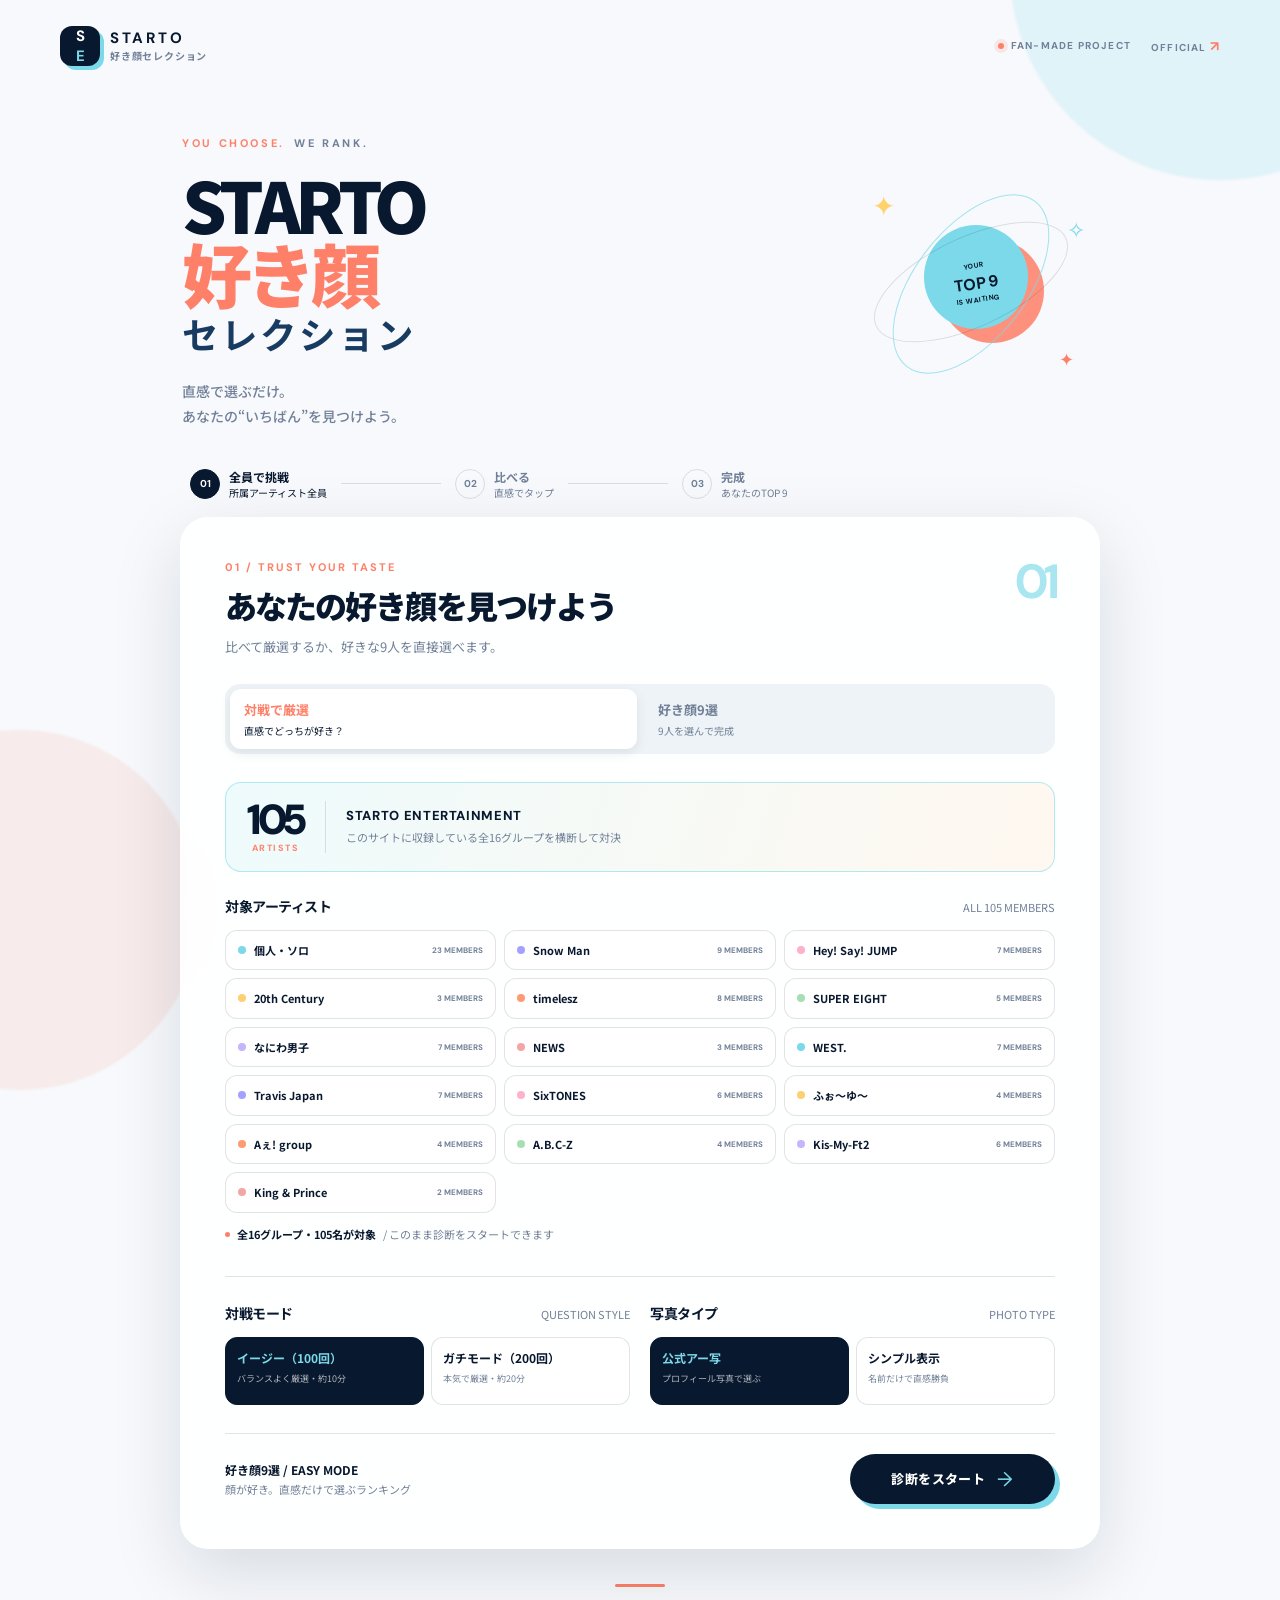
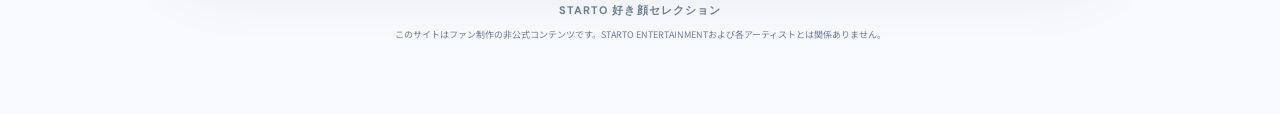
==== index.html @ e4ec57c2 "Remove gaps between artist photos and names" ====
<!doctype html>
<html lang="ja">
<head>
  <meta charset="UTF-8" />
  <meta name="viewport" content="width=device-width, initial-scale=1.0" />
  <meta name="theme-color" content="#08182e" />
  <meta name="description" content="STARTO ENTERTAINMENTのメンバーから、あなたの好き顔を見つけるファン制作の診断アプリ。" />
  <title>STARTO 好き顔セレクション</title>
  <link rel="preconnect" href="https://fonts.googleapis.com" />
  <link rel="preconnect" href="https://fonts.gstatic.com" crossorigin />
  <link href="https://fonts.googleapis.com/css2?family=DM+Sans:wght@400;500;600;700&family=Noto+Sans+JP:wght@400;500;600;700;800;900&display=swap" rel="stylesheet" />
  <link rel="stylesheet" href="styles.css?v=7" />
</head>
<body>
  <div class="site-noise" aria-hidden="true"></div>
  <div class="orb orb-a" aria-hidden="true"></div>
  <div class="orb orb-b" aria-hidden="true"></div>

  <header class="topbar">
    <a class="brand" href="#top" aria-label="STARTO 好き顔セレクション トップへ">
      <span class="brand-mark">S<span>E</span></span>
      <span class="brand-copy"><b>STARTO</b><small>好き顔セレクション</small></span>
    </a>
    <div class="topbar-right">
      <span class="fan-made"><i></i> FAN-MADE PROJECT</span>
      <a class="official-link" href="https://starto.jp/" target="_blank" rel="noreferrer">OFFICIAL <span>↗</span></a>
    </div>
  </header>

  <main id="top" class="app-shell">
    <section class="hero">
      <div class="hero-copy">
        <p class="eyebrow"><span>YOU CHOOSE.</span> WE RANK.</p>
        <h1>STARTO<br /><em>好き顔</em><strong>セレクション</strong></h1>
        <p class="hero-description">直感で選ぶだけ。<br />あなたの“いちばん”を見つけよう。</p>
      </div>
      <div class="hero-art" aria-hidden="true">
        <div class="orbit orbit-1"></div><div class="orbit orbit-2"></div>
        <span class="star star-1">✦</span><span class="star star-2">✧</span><span class="star star-3">✦</span>
        <div class="hero-stamp"><span>YOUR</span><b>TOP 9</b><span>IS WAITING</span></div>
      </div>
    </section>

    <section class="steps" aria-label="診断の流れ">
      <div class="step is-active"><span class="step-num">01</span><div><b>全員で挑戦</b><small>所属アーティスト全員</small></div></div>
      <span class="step-line"></span>
      <div class="step"><span class="step-num">02</span><div><b>比べる</b><small>直感でタップ</small></div></div>
      <span class="step-line"></span>
      <div class="step"><span class="step-num">03</span><div><b>完成</b><small>あなたのTOP 9</small></div></div>
    </section>

    <div id="app" class="content-card"></div>

    <footer class="footer">
      <div class="footer-rule"></div>
      <p>STARTO 好き顔セレクション</p>
      <small>このサイトはファン制作の非公式コンテンツです。STARTO ENTERTAINMENTおよび各アーティストとは関係ありません。</small>
    </footer>
  </main>

  <div id="toast" class="toast" role="status" aria-live="polite"></div>
  <script src="app.js?v=5"></script>
</body>
</html>
---- styles.css ----
:root {
  --ink: #08182e;
  --ink-2: #0f2745;
  --ink-3: #183b61;
  --sky: #7bd9e9;
  --sky-soft: #e6f9fc;
  --coral: #ff8068;
  --yellow: #ffd36a;
  --paper: #f7f9fc;
  --white: #ffffff;
  --muted: #718098;
  --line: rgba(8, 24, 46, .12);
  --shadow: 0 24px 70px rgba(8, 24, 46, .13);
  --radius-xl: 28px;
  --radius-lg: 20px;
  --radius-md: 14px;
}

* { box-sizing: border-box; margin: 0; padding: 0; }
html { scroll-behavior: smooth; }
body {
  min-width: 320px;
  min-height: 100vh;
  color: var(--ink);
  background: var(--paper);
  font-family: "Noto Sans JP", -apple-system, BlinkMacSystemFont, "Hiragino Kaku Gothic ProN", Meiryo, sans-serif;
  line-height: 1.5;
  overflow-x: hidden;
}
button, a { -webkit-tap-highlight-color: transparent; }
button { font: inherit; border: 0; cursor: pointer; }
a { color: inherit; text-decoration: none; }
.site-noise {
  position: fixed; inset: 0; pointer-events: none; opacity: .25; z-index: -1;
  background-image: radial-gradient(rgba(8,24,46,.06) .65px, transparent .65px);
  background-size: 8px 8px;
}
.orb { position: fixed; pointer-events: none; border-radius: 999px; filter: blur(1px); z-index: -1; }
.orb-a { width: 420px; height: 420px; top: -240px; right: -150px; background: rgba(123,217,233,.18); }
.orb-b { width: 360px; height: 360px; bottom: -190px; left: -160px; background: rgba(255,128,104,.11); }

.topbar {
  width: min(1160px, calc(100% - 48px)); margin: 0 auto; padding: 26px 0 18px;
  display: flex; align-items: center; justify-content: space-between; gap: 20px;
}
.brand { display: flex; align-items: center; gap: 10px; }
.brand-mark {
  display: grid; place-items: center; width: 40px; height: 40px; border-radius: 12px;
  color: var(--white); background: var(--ink); font: 700 15px/1 "DM Sans", sans-serif; letter-spacing: -.1em;
  box-shadow: 4px 4px 0 var(--sky);
}
.brand-mark span { color: var(--sky); }
.brand-copy { display: flex; flex-direction: column; line-height: 1.05; }
.brand-copy b { font: 700 15px/1 "DM Sans", sans-serif; letter-spacing: .18em; }
.brand-copy small { margin-top: 5px; font-size: 10px; font-weight: 700; letter-spacing: .08em; color: var(--muted); }
.topbar-right { display: flex; align-items: center; gap: 20px; color: var(--muted); font: 700 10px/1 "DM Sans", sans-serif; letter-spacing: .12em; }
.fan-made { display: flex; align-items: center; gap: 7px; }
.fan-made i { width: 6px; height: 6px; border-radius: 50%; background: var(--coral); box-shadow: 0 0 0 4px rgba(255,128,104,.14); }
.official-link { transition: color .2s ease; }
.official-link:hover { color: var(--ink); }
.official-link span { color: var(--coral); font-size: 14px; }

.app-shell { width: min(920px, calc(100% - 48px)); margin: 0 auto; padding: 26px 0 72px; }
.hero { min-height: 280px; display: flex; align-items: center; justify-content: space-between; gap: 30px; padding: 28px 2px 40px; }
.eyebrow { display: flex; align-items: center; gap: 9px; color: var(--muted); font: 700 11px/1 "DM Sans", sans-serif; letter-spacing: .24em; }
.eyebrow span { color: var(--coral); }
.hero h1 { margin-top: 20px; font-size: clamp(42px, 7vw, 70px); font-weight: 900; line-height: .99; letter-spacing: -.08em; }
.hero h1 em { color: var(--coral); font-style: normal; }
.hero h1 strong { display: block; color: var(--ink-3); font-size: .52em; line-height: 1.4; letter-spacing: .08em; }
.hero-description { margin-top: 20px; color: var(--muted); font-size: 14px; font-weight: 500; line-height: 1.8; }
.hero-art { position: relative; width: 250px; height: 220px; flex: 0 0 250px; }
.orbit { position: absolute; border: 1px solid rgba(8,24,46,.12); border-radius: 50%; transform: rotate(-25deg); }
.orbit-1 { width: 210px; height: 90px; top: 64px; left: 18px; }
.orbit-2 { width: 112px; height: 210px; top: 6px; left: 67px; transform: rotate(38deg); border-color: rgba(123,217,233,.7); }
.hero-art::before { content: ""; position: absolute; width: 104px; height: 104px; top: 52px; left: 76px; border-radius: 50%; background: var(--sky); box-shadow: 16px 14px 0 rgba(255,128,104,.86); }
.hero-stamp { position: absolute; top: 75px; left: 93px; width: 70px; height: 70px; display: flex; flex-direction: column; justify-content: center; align-items: center; color: var(--ink); font: 700 7px/1.1 "DM Sans", sans-serif; letter-spacing: .08em; transform: rotate(-8deg); }
.hero-stamp b { margin: 5px 0 4px; font-size: 16px; letter-spacing: -.04em; }
.star { position: absolute; color: var(--coral); font: 28px/1 Georgia, serif; }
.star-1 { top: 20px; left: 24px; color: var(--yellow); }
.star-2 { right: 13px; top: 47px; font-size: 22px; color: var(--sky); }
.star-3 { right: 24px; bottom: 24px; font-size: 18px; }

.steps { display: flex; align-items: center; margin-bottom: 18px; padding: 0 10px; }
.step { display: flex; align-items: center; gap: 9px; color: var(--muted); white-space: nowrap; }
.step.is-active { color: var(--ink); }
.step-num { display: grid; place-items: center; width: 30px; height: 30px; border: 1px solid var(--line); border-radius: 50%; font: 700 10px/1 "DM Sans", sans-serif; }
.step.is-active .step-num { color: var(--white); background: var(--ink); border-color: var(--ink); }
.step div { display: flex; flex-direction: column; line-height: 1.1; }
.step b { font-size: 12px; }
.step small { margin-top: 3px; font-size: 10px; }
.step-line { height: 1px; flex: 1; max-width: 100px; margin: 0 14px; background: var(--line); }

.content-card { min-height: 520px; padding: clamp(24px, 5vw, 44px); border: 1px solid rgba(255,255,255,.7); border-radius: var(--radius-xl); background: rgba(255,255,255,.88); box-shadow: var(--shadow); backdrop-filter: blur(14px); }
.panel-head { display: flex; justify-content: space-between; align-items: flex-start; gap: 20px; margin-bottom: 28px; }
.panel-kicker { color: var(--coral); font: 700 11px/1 "DM Sans", sans-serif; letter-spacing: .18em; }
.panel-title { margin-top: 8px; font-size: clamp(23px, 4vw, 32px); font-weight: 900; letter-spacing: -.06em; }
.panel-lead { margin-top: 8px; color: var(--muted); font-size: 13px; }
.panel-index { color: var(--sky); font: 700 48px/.85 "DM Sans", sans-serif; letter-spacing: -.08em; opacity: .65; }

.category-tabs { display: flex; gap: 6px; margin-bottom: 32px; padding-bottom: 7px; border-bottom: 1px solid var(--line); overflow-x: auto; scrollbar-width: none; }
.category-tabs::-webkit-scrollbar { display: none; }
.tab-btn { position: relative; flex: 1; min-width: 116px; padding: 10px 6px 14px; color: var(--muted); background: transparent; font-size: 12px; font-weight: 700; white-space: nowrap; transition: color .2s ease; }
.tab-btn::after { content: ""; position: absolute; left: 20%; right: 20%; bottom: -8px; height: 3px; border-radius: 3px; background: transparent; transition: background .2s ease; }
.tab-btn.is-active { color: var(--ink); }
.tab-btn.is-active::after { background: var(--coral); }
.tab-btn .new { display: inline-block; margin-left: 3px; color: var(--coral); font: 700 8px "DM Sans", sans-serif; vertical-align: top; }

.section-label { display: flex; align-items: baseline; justify-content: space-between; gap: 10px; margin-bottom: 13px; }
.section-label b { font-size: 14px; letter-spacing: -.03em; }
.section-label span { color: var(--muted); font-size: 11px; }
.group-grid { display: grid; grid-template-columns: repeat(3, 1fr); gap: 10px; }
.group-option { position: relative; min-height: 108px; padding: 0; overflow: hidden; border: 1px solid rgba(8,24,46,.12); border-radius: var(--radius-md); color: var(--white); background: var(--ink); text-align: left; isolation: isolate; transition: transform .2s ease, box-shadow .2s ease, border-color .2s ease; }
.group-option:hover { transform: translateY(-2px); box-shadow: 0 10px 22px rgba(8,24,46,.14); }
.group-option::after { content: ""; position: absolute; inset: 0; z-index: -1; background: linear-gradient(180deg, rgba(8,24,46,.02), rgba(8,24,46,.9)); }
.group-option.is-selected { border: 2px solid var(--sky); box-shadow: 0 0 0 3px rgba(123,217,233,.2); }
.group-option img { position: absolute; inset: 0; z-index: -2; width: 100%; height: 100%; object-fit: cover; opacity: .64; filter: saturate(.86); transition: transform .3s ease; }
.group-option:hover img { transform: scale(1.06); }
.group-name { position: absolute; left: 12px; bottom: 12px; right: 10px; font-size: 13px; font-weight: 800; letter-spacing: -.04em; }
.group-count { position: absolute; left: 12px; bottom: 34px; color: rgba(255,255,255,.66); font: 700 9px "DM Sans", sans-serif; letter-spacing: .1em; }
.group-check { position: absolute; right: 9px; top: 9px; display: grid; place-items: center; width: 24px; height: 24px; border: 1px solid rgba(255,255,255,.6); border-radius: 50%; color: transparent; background: rgba(8,24,46,.25); font-size: 14px; transition: all .2s ease; }
.group-option.is-selected .group-check { border-color: var(--sky); color: var(--ink); background: var(--sky); }
.selection-note { display: flex; align-items: center; gap: 7px; min-height: 22px; margin-top: 11px; color: var(--muted); font-size: 11px; }
.selection-note b { color: var(--ink); }
.selection-note .note-dot { width: 5px; height: 5px; border-radius: 50%; background: var(--coral); }

.option-area { display: grid; grid-template-columns: 1fr 1fr; gap: 20px; margin-top: 30px; padding-top: 26px; border-top: 1px solid var(--line); }
.segmented { display: grid; grid-template-columns: 1fr 1fr; gap: 7px; }
.segment-btn { display: flex; flex-direction: column; align-items: flex-start; min-height: 68px; padding: 11px; border: 1px solid var(--line); border-radius: 12px; color: var(--muted); background: var(--white); text-align: left; transition: all .2s ease; }
.segment-btn b { font-size: 12px; color: var(--ink); }
.segment-btn small { margin-top: 5px; font-size: 9px; line-height: 1.45; }
.segment-btn.is-selected { border-color: var(--ink); background: var(--ink); color: rgba(255,255,255,.72); }
.segment-btn.is-selected b { color: var(--sky); }
.segment-btn.is-selected small { color: rgba(255,255,255,.68); }
.start-row { display: flex; align-items: center; justify-content: space-between; gap: 20px; margin-top: 28px; padding-top: 20px; border-top: 1px solid var(--line); }
.start-copy { color: var(--muted); font-size: 11px; line-height: 1.65; }
.start-copy b { display: block; color: var(--ink); font-size: 12px; }
.primary-btn { display: inline-flex; justify-content: center; align-items: center; gap: 12px; min-width: 205px; padding: 15px 22px; border-radius: 999px; color: var(--white); background: var(--ink); font-size: 13px; font-weight: 800; letter-spacing: .03em; box-shadow: 5px 5px 0 var(--sky); transition: transform .2s ease, box-shadow .2s ease, opacity .2s ease; }
.primary-btn::after { content: "→"; color: var(--sky); font: 20px/1 "DM Sans", sans-serif; }
.primary-btn:hover { transform: translate(2px, 2px); box-shadow: 3px 3px 0 var(--sky); }
.primary-btn:disabled { cursor: not-allowed; opacity: .4; box-shadow: none; }

.match-screen .panel-head { margin-bottom: 17px; }
.match-progress { display: flex; align-items: center; gap: 12px; margin-bottom: 22px; }
.match-progress-bar { height: 5px; flex: 1; overflow: hidden; border-radius: 10px; background: #e7edf3; }
.match-progress-bar i { display: block; height: 100%; border-radius: inherit; background: linear-gradient(90deg, var(--coral), var(--sky)); transition: width .3s ease; }
.match-progress-count { color: var(--muted); font: 700 11px "DM Sans", sans-serif; white-space: nowrap; }
.match-label { margin-bottom: 11px; color: var(--muted); font: 700 10px "DM Sans", sans-serif; letter-spacing: .18em; text-align: center; }
.match-pair { display: grid; grid-template-columns: 1fr 42px 1fr; gap: 11px; align-items: stretch; }
.choice-card { position: relative; min-height: 275px; overflow: hidden; border-radius: 20px; color: var(--white); background: var(--ink); isolation: isolate; text-align: left; transition: transform .2s ease, box-shadow .2s ease; }
.choice-card:hover { transform: translateY(-4px) rotate(-.4deg); box-shadow: 0 15px 25px rgba(8,24,46,.17); }
.choice-card::after { content: ""; position: absolute; inset: 0; z-index: -1; background: linear-gradient(180deg, transparent 25%, rgba(8,24,46,.93) 100%); }
.choice-card img { position: absolute; inset: 0; z-index: -2; width: 100%; height: 100%; object-fit: cover; object-position: center top; }
.simple-avatar { position: absolute; inset: 0; z-index: -2; display: grid; place-items: center; color: var(--sky); background: radial-gradient(circle at 68% 28%, rgba(123,217,233,.45), transparent 27%), linear-gradient(145deg, var(--ink-3), var(--ink)); font: 900 112px/.8 "DM Sans", sans-serif; opacity: .95; }
.choice-card-copy { position: absolute; left: 17px; bottom: 16px; right: 12px; }
.choice-card-copy small { display: block; margin-bottom: 4px; color: var(--sky); font: 700 9px "DM Sans", sans-serif; letter-spacing: .08em; }
.choice-card-copy b { display: block; font-size: clamp(17px, 3vw, 23px); letter-spacing: -.06em; }
.choice-card-copy span { display: block; margin-top: 3px; color: rgba(255,255,255,.65); font: 500 9px "DM Sans", sans-serif; letter-spacing: .05em; }
.vs { display: grid; place-items: center; align-self: center; width: 42px; height: 42px; border-radius: 50%; color: var(--ink); background: var(--yellow); font: 900 11px "DM Sans", sans-serif; transform: rotate(-9deg); z-index: 1; }
.match-hint { margin: 17px 0 20px; color: var(--muted); font-size: 11px; text-align: center; }
.match-hint b { color: var(--ink); }
.match-actions { display: flex; justify-content: center; flex-wrap: wrap; gap: 8px; }
.secondary-btn { display: inline-flex; align-items: center; justify-content: center; gap: 6px; padding: 10px 14px; border: 1px solid var(--line); border-radius: 999px; color: var(--muted); background: var(--white); font-size: 11px; font-weight: 700; transition: border-color .2s ease, color .2s ease; }
.secondary-btn:hover { border-color: var(--ink); color: var(--ink); }
.secondary-btn:disabled { opacity: .35; cursor: not-allowed; }

.result-screen { text-align: center; }
.result-screen .panel-head { display: block; margin-bottom: 22px; }
.result-screen .panel-index { margin-bottom: 12px; }
.result-screen .panel-title { font-size: clamp(27px, 6vw, 40px); }
.result-screen .panel-lead { margin-top: 10px; }
.result-badge { display: inline-flex; align-items: center; gap: 7px; padding: 7px 12px; border-radius: 99px; color: var(--ink); background: var(--sky-soft); font-size: 10px; font-weight: 800; }
.result-badge::before { content: "✦"; color: var(--coral); }
.top-three { display: grid; grid-template-columns: 1fr 1.13fr 1fr; align-items: end; gap: 9px; max-width: 610px; margin: 28px auto 24px; }
.top-result { position: relative; overflow: hidden; border-radius: 18px; color: var(--white); background: var(--ink); text-align: left; isolation: isolate; }
.top-result:nth-child(1) { order: 2; min-height: 237px; }
.top-result:nth-child(2) { order: 1; min-height: 195px; }
.top-result:nth-child(3) { order: 3; min-height: 175px; }
.top-result::after { content: ""; position: absolute; inset: 0; z-index: -1; background: linear-gradient(180deg, transparent 19%, rgba(8,24,46,.95) 100%); }
.top-result img { position: absolute; inset: 0; z-index: -2; width: 100%; height: 100%; object-fit: cover; object-position: center top; }
.top-rank { position: absolute; top: 10px; left: 11px; color: var(--yellow); font: 900 28px/.9 "DM Sans", sans-serif; font-style: italic; }
.top-result:nth-child(1) .top-rank { color: var(--coral); }
.top-result-copy { position: absolute; bottom: 12px; left: 12px; right: 8px; }
.top-result-copy small { display: block; color: var(--sky); font: 700 8px "DM Sans", sans-serif; letter-spacing: .08em; }
.top-result-copy b { display: block; margin-top: 3px; font-size: 14px; letter-spacing: -.06em; }
.top-result:nth-child(1) .top-result-copy b { font-size: 17px; }
.top-result-copy span { display: block; margin-top: 2px; color: rgba(255,255,255,.6); font-size: 8px; }
.result-insight { max-width: 580px; margin: 0 auto 24px; padding: 15px 20px; border-radius: 14px; color: var(--ink-3); background: linear-gradient(120deg, #eefbfc, #fff7ed); font-size: 12px; font-weight: 600; }
.result-insight strong { color: var(--coral); }
.result-list { display: grid; gap: 8px; max-width: 610px; margin: 0 auto 21px; text-align: left; }
.rank-row { display: grid; grid-template-columns: 35px 42px 1fr auto 26px; align-items: center; gap: 10px; padding: 9px 11px; border: 1px solid var(--line); border-radius: 12px; background: rgba(255,255,255,.75); }
.rank-number { color: var(--muted); font: 800 13px "DM Sans", sans-serif; font-style: italic; }
.rank-avatar { width: 42px; height: 42px; overflow: hidden; border-radius: 10px; background: var(--ink-2); }
.rank-avatar img { width: 100%; height: 100%; object-fit: cover; object-position: center top; }
.rank-name b { display: block; font-size: 12px; letter-spacing: -.04em; }
.rank-name small { display: block; margin-top: 2px; color: var(--muted); font: 700 9px "DM Sans", sans-serif; letter-spacing: .05em; }
.rank-score { color: var(--coral); font: 700 10px "DM Sans", sans-serif; }
.rank-link { display: grid; place-items: center; width: 25px; height: 25px; border-radius: 50%; color: var(--ink); background: var(--sky-soft); font-size: 12px; transition: background .2s ease; }
.rank-link:hover { background: var(--sky); }
.show-more { margin: 0 auto 26px; padding: 8px 17px; border: 1px solid var(--line); border-radius: 999px; color: var(--muted); background: var(--white); font-size: 11px; font-weight: 700; }
.result-actions { display: flex; justify-content: center; flex-wrap: wrap; gap: 8px; }
.result-actions .primary-btn { min-width: 185px; }

.toast { position: fixed; z-index: 20; left: 50%; bottom: 28px; padding: 12px 19px; border-radius: 999px; color: var(--white); background: var(--ink); box-shadow: 0 12px 30px rgba(8,24,46,.2); font-size: 12px; font-weight: 700; opacity: 0; transform: translate(-50%, 18px); pointer-events: none; transition: opacity .2s ease, transform .2s ease; }
.toast.is-visible { opacity: 1; transform: translate(-50%, 0); }
.footer { padding: 35px 0 0; color: var(--muted); text-align: center; }
.footer-rule { width: 50px; height: 3px; margin: 0 auto 16px; border-radius: 3px; background: var(--coral); }
.footer p { font: 700 11px "DM Sans", sans-serif; letter-spacing: .1em; }
.footer small { display: block; max-width: 550px; margin: 9px auto 0; font-size: 9px; line-height: 1.7; }

@media (max-width: 720px) {
  .topbar, .app-shell { width: min(100% - 30px, 620px); }
  .topbar { padding-top: 19px; }
  .topbar-right { gap: 9px; }
  .fan-made { display: none; }
  .hero { min-height: 250px; padding-top: 24px; }
  .hero-art { width: 150px; height: 180px; flex-basis: 150px; transform: scale(.84); transform-origin: center right; }
  .steps { padding: 0; }
  .step-line { margin: 0 7px; }
  .step { gap: 6px; }
  .step small { display: none; }
  .content-card { padding: 25px 19px; border-radius: 22px; }
  .group-grid { grid-template-columns: repeat(2, 1fr); }
  .option-area { grid-template-columns: 1fr; gap: 22px; }
  .match-pair { grid-template-columns: 1fr 32px 1fr; gap: 6px; }
  .vs { width: 32px; height: 32px; font-size: 9px; }
  .choice-card { min-height: 245px; }
  .choice-card-copy { left: 12px; bottom: 12px; }
  .choice-card-copy b { font-size: 16px; }
  .top-result:nth-child(1) { min-height: 205px; }
  .top-result:nth-child(2) { min-height: 173px; }
  .top-result:nth-child(3) { min-height: 155px; }
  .rank-row { grid-template-columns: 27px 38px 1fr auto 25px; gap: 8px; }
  .rank-avatar { width: 38px; height: 38px; }
  .start-row { align-items: stretch; flex-direction: column; gap: 16px; }
  .primary-btn { width: 100%; }
}
@media (max-width: 430px) {
  .hero { gap: 0; }
  .hero h1 { font-size: 42px; }
  .hero-art { width: 94px; flex-basis: 94px; transform: scale(.6); margin-right: -12px; }
  .official-link { display: none; }
  .step-num { width: 26px; height: 26px; font-size: 9px; }
  .step b { font-size: 11px; }
  .panel-head { gap: 6px; }
  .panel-index { font-size: 39px; }
  .match-pair { grid-template-columns: 1fr; gap: 8px; }
  .choice-card { min-height: 172px; }
  .vs { position: absolute; left: 50%; transform: translate(-50%, -50%) rotate(-9deg); margin-top: 0; }
  .match-pair { position: relative; }
  .choice-card:nth-child(3) { margin-top: 6px; }
  .top-three { gap: 6px; }
  .top-result:nth-child(1) { min-height: 175px; }
  .top-result:nth-child(2) { min-height: 147px; }
  .top-result:nth-child(3) { min-height: 132px; }
  .top-result-copy { left: 8px; bottom: 9px; }
  .top-result-copy b, .top-result:nth-child(1) .top-result-copy b { font-size: 12px; }
  .top-rank { top: 8px; left: 8px; font-size: 22px; }
}

/* Full-photo cards: keep the profile image and the name in separate areas. */
.all-roster { display: flex; align-items: center; gap: 20px; margin: 24px 0 24px; padding: 18px 20px; border: 1px solid rgba(123,217,233,.55); border-radius: 16px; background: linear-gradient(110deg, #eefbfc, #fff8f0); }
.roster-total { display: flex; flex-direction: column; align-items: center; min-width: 80px; padding-right: 20px; border-right: 1px solid rgba(8,24,46,.12); }
.roster-total strong { color: var(--ink); font: 900 42px/.9 "DM Sans", sans-serif; letter-spacing: -.08em; }
.roster-total span { margin-top: 5px; color: var(--coral); font: 700 9px/1 "DM Sans", sans-serif; letter-spacing: .16em; }
.roster-copy { display: flex; flex-direction: column; gap: 5px; }
.roster-copy b { color: var(--ink); font: 800 13px/1.2 "DM Sans", sans-serif; letter-spacing: .05em; }
.roster-copy span { color: var(--muted); font-size: 11px; }
.roster-grid { display: grid; grid-template-columns: repeat(3, 1fr); gap: 8px; }
.roster-chip { display: flex; align-items: center; gap: 8px; min-width: 0; padding: 11px 12px; border: 1px solid var(--line); border-radius: 12px; background: rgba(255,255,255,.76); }
.roster-dot { flex: 0 0 8px; width: 8px; height: 8px; border-radius: 50%; }
.roster-chip b { overflow: hidden; color: var(--ink); font-size: 11px; text-overflow: ellipsis; white-space: nowrap; }
.roster-chip small { margin-left: auto; color: var(--muted); font: 700 8px "DM Sans", sans-serif; white-space: nowrap; }
.choice-card { display: grid; grid-template-rows: minmax(220px, 1fr) auto; min-height: 350px; padding: 0; }
.choice-card::after { display: none; }
.choice-photo { position: relative; display: grid; place-items: center; min-height: 220px; overflow: hidden; background: linear-gradient(145deg, #eaf2f6, #d6e2eb); }
.choice-photo img { position: relative; inset: auto; z-index: 0; display: block; width: 100%; height: 100%; object-fit: contain; object-position: center top; }
.choice-photo .simple-avatar { position: relative; inset: auto; z-index: 0; width: 100%; height: 100%; }
.choice-card-copy { position: relative; left: auto; right: auto; bottom: auto; z-index: 1; min-height: 82px; padding: 13px 17px 15px; background: var(--ink); }
.top-result { display: flex; flex-direction: column; min-height: 0; background: var(--ink); }
.top-result:nth-child(1) { min-height: 280px; }
.top-result:nth-child(2) { min-height: 232px; }
.top-result:nth-child(3) { min-height: 212px; }
.top-result::after { display: none; }
.top-photo { position: relative; display: grid; flex: 1; min-height: 160px; place-items: center; overflow: hidden; background: linear-gradient(145deg, #eaf2f6, #d6e2eb); }
.top-result img { position: relative; inset: auto; z-index: 0; display: block; width: 100%; height: 100%; object-fit: contain; object-position: center top; }
.top-result-copy { position: relative; left: auto; right: auto; bottom: auto; min-height: 63px; padding: 10px 12px 12px; background: var(--ink); }
.rank-avatar img { object-fit: contain; background: #eaf2f6; }

@media (max-width: 720px) {
  .all-roster { align-items: flex-start; gap: 13px; padding: 15px; }
  .roster-total { min-width: 68px; padding-right: 13px; }
  .roster-total strong { font-size: 34px; }
  .roster-copy b { font-size: 11px; }
  .roster-copy span { font-size: 10px; }
  .roster-grid { grid-template-columns: repeat(2, 1fr); }
  .choice-card { min-height: 325px; grid-template-rows: minmax(215px, 1fr) auto; }
  .choice-photo { min-height: 215px; }
}
@media (max-width: 430px) {
  .choice-card { min-height: 315px; grid-template-rows: minmax(235px, 1fr) auto; }
  .choice-photo { min-height: 235px; }
  .vs { top: 50%; margin-top: 0; }
}

/* Final selection: nine equal-weight cards, not a numbered ranking. */
.final-nine-grid { display: grid; grid-template-columns: repeat(3, 1fr); gap: 10px; max-width: 650px; margin: 28px auto 20px; text-align: left; }
.final-card { display: flex; flex-direction: column; overflow: hidden; min-width: 0; border: 1px solid rgba(8,24,46,.1); border-radius: 16px; color: var(--white); background: var(--ink); box-shadow: 0 8px 16px rgba(8,24,46,.08); transition: transform .2s ease, box-shadow .2s ease; }
.final-card:hover { transform: translateY(-3px); box-shadow: 0 14px 25px rgba(8,24,46,.16); }
.final-card-photo { display: grid; place-items: center; aspect-ratio: 4 / 4.8; overflow: hidden; background: linear-gradient(145deg, #eaf2f6, #d6e2eb); }
.final-card-photo img { display: block; width: 100%; height: 100%; object-fit: contain; object-position: center top; }
.final-card-copy { display: flex; flex-direction: column; min-height: 70px; padding: 10px 11px 12px; background: var(--ink); }
.final-card-copy small { overflow: hidden; color: var(--sky); font: 700 8px/1.2 "DM Sans", sans-serif; letter-spacing: .06em; text-overflow: ellipsis; white-space: nowrap; }
.final-card-copy b { margin-top: 4px; overflow: hidden; font-size: clamp(12px, 2vw, 15px); letter-spacing: -.05em; text-overflow: ellipsis; white-space: nowrap; }
.final-card-copy span { margin-top: 5px; color: rgba(255,255,255,.58); font: 500 8px/1 "DM Sans", sans-serif; }
.result-note { max-width: 620px; margin: 4px auto 25px; color: var(--muted); font-size: 11px; line-height: 1.7; }
@media (max-width: 720px) {
  .final-nine-grid { gap: 7px; }
  .final-card-copy { min-height: 62px; padding: 8px 8px 10px; }
  .final-card-copy b { font-size: 11px; }
  .final-card-copy span { font-size: 7px; }
}
@media (max-width: 430px) {
  .final-nine-grid { grid-template-columns: repeat(2, 1fr); gap: 8px; }
}

/* Direct selection flow: choose nine members in the order they are tapped. */
.flow-switch { display: grid; grid-template-columns: repeat(2, 1fr); gap: 7px; margin: 0 0 28px; padding: 5px; border-radius: 15px; background: #edf3f6; }
.flow-switch-btn { display: flex; flex-direction: column; align-items: flex-start; min-height: 58px; padding: 10px 13px; border: 1px solid transparent; border-radius: 11px; color: var(--muted); background: transparent; text-align: left; transition: color .2s ease, background .2s ease, box-shadow .2s ease; }
.flow-switch-btn b { color: inherit; font-size: 13px; }
.flow-switch-btn small { margin-top: 3px; font-size: 10px; }
.flow-switch-btn.is-active { color: var(--ink); background: var(--white); box-shadow: 0 4px 13px rgba(8,24,46,.08); }
.flow-switch-btn.is-active b { color: var(--coral); }
.direct-intro { margin-bottom: 22px; }
.direct-intro h3 { margin-top: 12px; font-size: clamp(21px, 4vw, 28px); font-weight: 900; letter-spacing: -.06em; }
.direct-intro p { max-width: 620px; margin-top: 8px; color: var(--muted); font-size: 12px; line-height: 1.8; }
.direct-picks-summary { display: grid; grid-template-columns: 92px 1fr; align-items: center; gap: 16px; margin: 0 0 26px; padding: 14px; border: 1px solid rgba(123,217,233,.55); border-radius: 16px; background: linear-gradient(110deg, #eefbfc, #fff8f0); }
.direct-count { display: flex; flex-direction: column; align-items: center; padding-right: 15px; border-right: 1px solid rgba(8,24,46,.12); }
.direct-count strong { color: var(--ink); font: 900 40px/.9 "DM Sans", sans-serif; letter-spacing: -.08em; }
.direct-count span { margin-top: 6px; color: var(--coral); font: 700 8px/1 "DM Sans", sans-serif; letter-spacing: .12em; white-space: nowrap; }
.direct-slots { display: grid; grid-template-columns: repeat(9, minmax(0, 1fr)); gap: 5px; }
.pick-slot { display: flex; flex-direction: column; align-items: center; justify-content: center; min-width: 0; min-height: 58px; padding: 5px 3px; border: 1px dashed rgba(8,24,46,.2); border-radius: 9px; color: var(--muted); background: rgba(255,255,255,.55); }
.pick-slot strong { font: 800 15px/1 "DM Sans", sans-serif; font-style: italic; }
.pick-slot small { width: 100%; margin-top: 5px; overflow: hidden; font-size: 8px; text-align: center; text-overflow: ellipsis; white-space: nowrap; }
.pick-slot.is-filled { border-style: solid; border-color: var(--ink); color: var(--white); background: var(--ink); }
.pick-slot.is-filled strong { color: var(--yellow); }
.pick-slot.is-filled small { color: rgba(255,255,255,.72); }
.direct-group-tabs { display: flex; gap: 7px; margin: 0 0 17px; padding: 2px 2px 8px; overflow-x: auto; scrollbar-width: thin; }
.direct-group-tabs::-webkit-scrollbar { height: 4px; }
.direct-group-tabs::-webkit-scrollbar-thumb { border-radius: 4px; background: rgba(8,24,46,.18); }
.direct-group-tab { flex: 0 0 auto; min-width: 104px; padding: 9px 11px 8px; border: 1px solid var(--line); border-left: 4px solid var(--group-color); border-radius: 10px; color: var(--muted); background: var(--white); font-size: 11px; font-weight: 800; text-align: left; white-space: nowrap; transition: color .2s ease, border-color .2s ease, transform .2s ease; }
.direct-group-tab small { display: block; margin-top: 2px; color: inherit; font: 700 8px "DM Sans", sans-serif; letter-spacing: .06em; opacity: .75; }
.direct-group-tab:hover { transform: translateY(-1px); color: var(--ink); }
.direct-group-tab.is-active { color: var(--ink); border-color: var(--ink); box-shadow: 0 4px 12px rgba(8,24,46,.1); }
.direct-member-grid { display: grid; grid-template-columns: repeat(4, minmax(0, 1fr)); gap: 9px; }
.direct-member-card { position: relative; display: flex; flex-direction: column; min-width: 0; overflow: hidden; padding: 0; border: 1px solid var(--line); border-radius: 14px; color: var(--ink); background: var(--white); text-align: left; transition: transform .2s ease, border-color .2s ease, box-shadow .2s ease; }
.direct-member-card:hover { transform: translateY(-2px); border-color: var(--ink); box-shadow: 0 9px 18px rgba(8,24,46,.12); }
.direct-member-card.is-selected { border: 2px solid var(--coral); box-shadow: 0 0 0 3px rgba(255,128,104,.15); }
.direct-member-photo { display: grid; place-items: center; aspect-ratio: 4 / 4.6; overflow: hidden; background: linear-gradient(145deg, #eaf2f6, #d6e2eb); }
.direct-member-photo img { display: block; width: 100%; height: 100%; object-fit: contain; object-position: center top; }
.direct-member-info { display: flex; flex-direction: column; min-height: 58px; padding: 8px 9px 9px; }
.direct-member-info small { overflow: hidden; color: var(--muted); font: 700 8px/1.2 "DM Sans", sans-serif; text-overflow: ellipsis; white-space: nowrap; }
.direct-member-info b { margin-top: 4px; overflow: hidden; font-size: 12px; letter-spacing: -.05em; text-overflow: ellipsis; white-space: nowrap; }
.direct-member-order { position: absolute; top: 7px; right: 7px; display: grid; place-items: center; width: 25px; height: 25px; border: 1px solid rgba(255,255,255,.85); border-radius: 50%; color: var(--ink); background: rgba(255,255,255,.9); font: 900 12px/1 "DM Sans", sans-serif; font-style: italic; box-shadow: 0 2px 7px rgba(8,24,46,.15); }
.direct-member-card.is-selected .direct-member-order { color: var(--white); border-color: var(--coral); background: var(--coral); }
.direct-start-row { align-items: flex-end; }
.direct-start-actions { display: flex; align-items: center; justify-content: flex-end; gap: 8px; }
.direct-start-actions .primary-btn { min-width: 160px; }
.final-card { position: relative; }
.final-card-order { position: absolute; z-index: 2; top: 8px; left: 8px; display: grid; place-items: center; width: 29px; height: 29px; border-radius: 50%; color: var(--ink); background: var(--yellow); font: 900 15px/1 "DM Sans", sans-serif; font-style: italic; box-shadow: 0 3px 8px rgba(8,24,46,.2); }
@media (max-width: 720px) {
  .direct-member-grid { grid-template-columns: repeat(3, minmax(0, 1fr)); }
  .direct-start-row { align-items: stretch; }
  .direct-start-actions { justify-content: stretch; }
  .direct-start-actions .primary-btn { flex: 1; min-width: 0; }
}
@media (max-width: 430px) {
  .flow-switch-btn { padding: 9px 10px; }
  .flow-switch-btn b { font-size: 12px; }
  .flow-switch-btn small { font-size: 9px; }
  .direct-picks-summary { grid-template-columns: 1fr; gap: 11px; }
  .direct-count { flex-direction: row; align-items: baseline; justify-content: center; gap: 7px; padding: 0 0 9px; border-right: 0; border-bottom: 1px solid rgba(8,24,46,.12); }
  .direct-count strong { font-size: 34px; }
  .direct-count span { margin-top: 0; }
  .direct-slots { gap: 4px; }
  .pick-slot { min-height: 45px; }
  .pick-slot small { display: none; }
  .direct-member-grid { grid-template-columns: repeat(2, minmax(0, 1fr)); gap: 8px; }
  .direct-member-info b { font-size: 11px; }
  .direct-start-actions { flex-direction: column-reverse; align-items: stretch; }
  .direct-start-actions .primary-btn, .direct-start-actions .secondary-btn { width: 100%; }
  .final-card-order { top: 6px; left: 6px; width: 25px; height: 25px; font-size: 13px; }
}

/* On small screens, keep each artist's photo and name visually connected. */
@media (max-width: 430px) {
  .choice-card { min-height: 0; grid-template-rows: auto auto; }
  .choice-photo { min-height: 0; aspect-ratio: 1 / 1; }
  .choice-card-copy { min-height: 64px; padding: 10px 12px 11px; }
  .choice-card-copy small { margin-bottom: 3px; font-size: 8px; }
  .choice-card-copy b { font-size: 15px; }
  .direct-member-photo { aspect-ratio: 1 / 1; }
  .direct-member-info { min-height: 48px; padding: 6px 8px 8px; }
  .direct-member-info small { font-size: 7px; }
  .final-card-photo { aspect-ratio: 1 / 1; }
  .final-card-copy { min-height: 54px; padding: 7px 8px 9px; }
  .final-card-copy small { font-size: 7px; }
}

/* Keep artist photos and name panels joined at every viewport width. */
.choice-card { grid-template-rows: auto auto; min-height: 0; }
.choice-photo { min-height: 0; aspect-ratio: 1 / 1; }
.direct-member-photo, .final-card-photo { aspect-ratio: 1 / 1; }
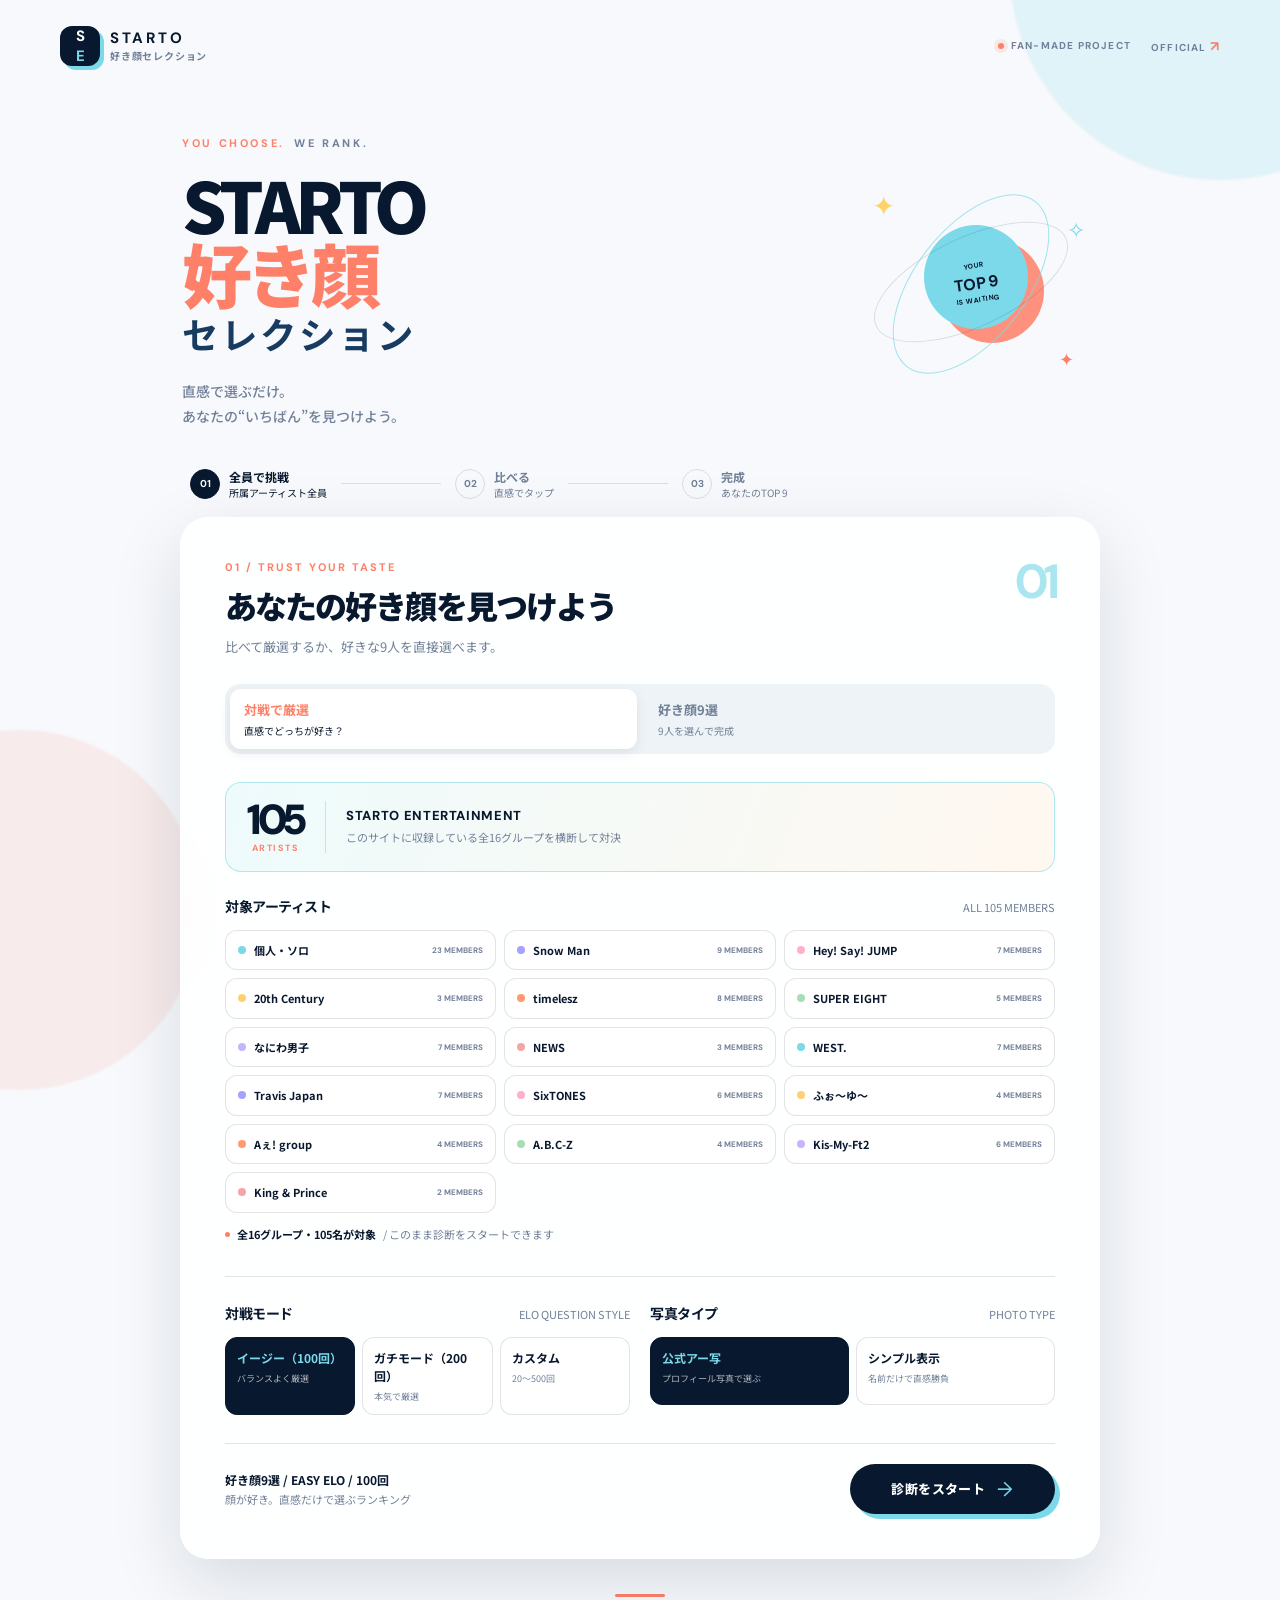
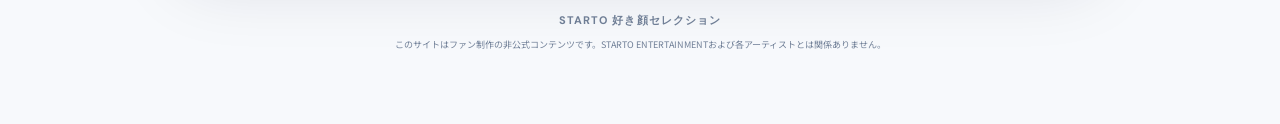
==== commit f1d3fad3: "Add custom Elo match count mode" ====
--- a/index.html
+++ b/index.html
@@ -9,7 +9,7 @@
   <link rel="preconnect" href="https://fonts.googleapis.com" />
   <link rel="preconnect" href="https://fonts.gstatic.com" crossorigin />
   <link href="https://fonts.googleapis.com/css2?family=DM+Sans:wght@400;500;600;700&family=Noto+Sans+JP:wght@400;500;600;700;800;900&display=swap" rel="stylesheet" />
-  <link rel="stylesheet" href="styles.css?v=7" />
+  <link rel="stylesheet" href="styles.css?v=8" />
 </head>
 <body>
   <div class="site-noise" aria-hidden="true"></div>
@@ -59,6 +59,6 @@
   </main>
 
   <div id="toast" class="toast" role="status" aria-live="polite"></div>
-  <script src="app.js?v=5"></script>
+  <script src="app.js?v=6"></script>
 </body>
 </html>
--- a/styles.css
+++ b/styles.css
@@ -125,6 +125,13 @@
 
 .option-area { display: grid; grid-template-columns: 1fr 1fr; gap: 20px; margin-top: 30px; padding-top: 26px; border-top: 1px solid var(--line); }
 .segmented { display: grid; grid-template-columns: 1fr 1fr; gap: 7px; }
+.match-mode-options { grid-template-columns: repeat(3, minmax(0, 1fr)); }
+.custom-match-control { display: flex; align-items: center; flex-wrap: wrap; gap: 8px; margin-top: 9px; padding: 9px 11px; border: 1px solid rgba(123,217,233,.45); border-radius: 10px; background: #f5fbfc; }
+.custom-match-control label { color: var(--ink); font-size: 11px; font-weight: 800; }
+.custom-match-field { display: flex; align-items: center; gap: 6px; }
+.custom-match-field input { width: 78px; padding: 7px 8px; border: 1px solid var(--line); border-radius: 8px; color: var(--ink); background: var(--white); font: 700 14px "DM Sans", sans-serif; text-align: center; }
+.custom-match-field span { color: var(--muted); font-size: 11px; font-weight: 700; }
+.custom-match-control > small { margin-left: auto; color: var(--muted); font-size: 9px; }
 .segment-btn { display: flex; flex-direction: column; align-items: flex-start; min-height: 68px; padding: 11px; border: 1px solid var(--line); border-radius: 12px; color: var(--muted); background: var(--white); text-align: left; transition: all .2s ease; }
 .segment-btn b { font-size: 12px; color: var(--ink); }
 .segment-btn small { margin-top: 5px; font-size: 9px; line-height: 1.45; }
@@ -232,6 +239,7 @@
   .rank-row { grid-template-columns: 27px 38px 1fr auto 25px; gap: 8px; }
   .rank-avatar { width: 38px; height: 38px; }
   .start-row { align-items: stretch; flex-direction: column; gap: 16px; }
+  .custom-match-control > small { flex-basis: 100%; margin-left: 0; }
   .primary-btn { width: 100%; }
 }
 @media (max-width: 430px) {
@@ -374,6 +382,11 @@
   .direct-start-actions .primary-btn { flex: 1; min-width: 0; }
 }
 @media (max-width: 430px) {
+  .match-mode-options .segment-btn { padding: 9px 7px; }
+  .match-mode-options .segment-btn b { font-size: 10px; }
+  .match-mode-options .segment-btn small { font-size: 8px; }
+  .custom-match-control { align-items: flex-start; }
+  .custom-match-control > small { margin-top: 2px; }
   .flow-switch-btn { padding: 9px 10px; }
   .flow-switch-btn b { font-size: 12px; }
   .flow-switch-btn small { font-size: 9px; }
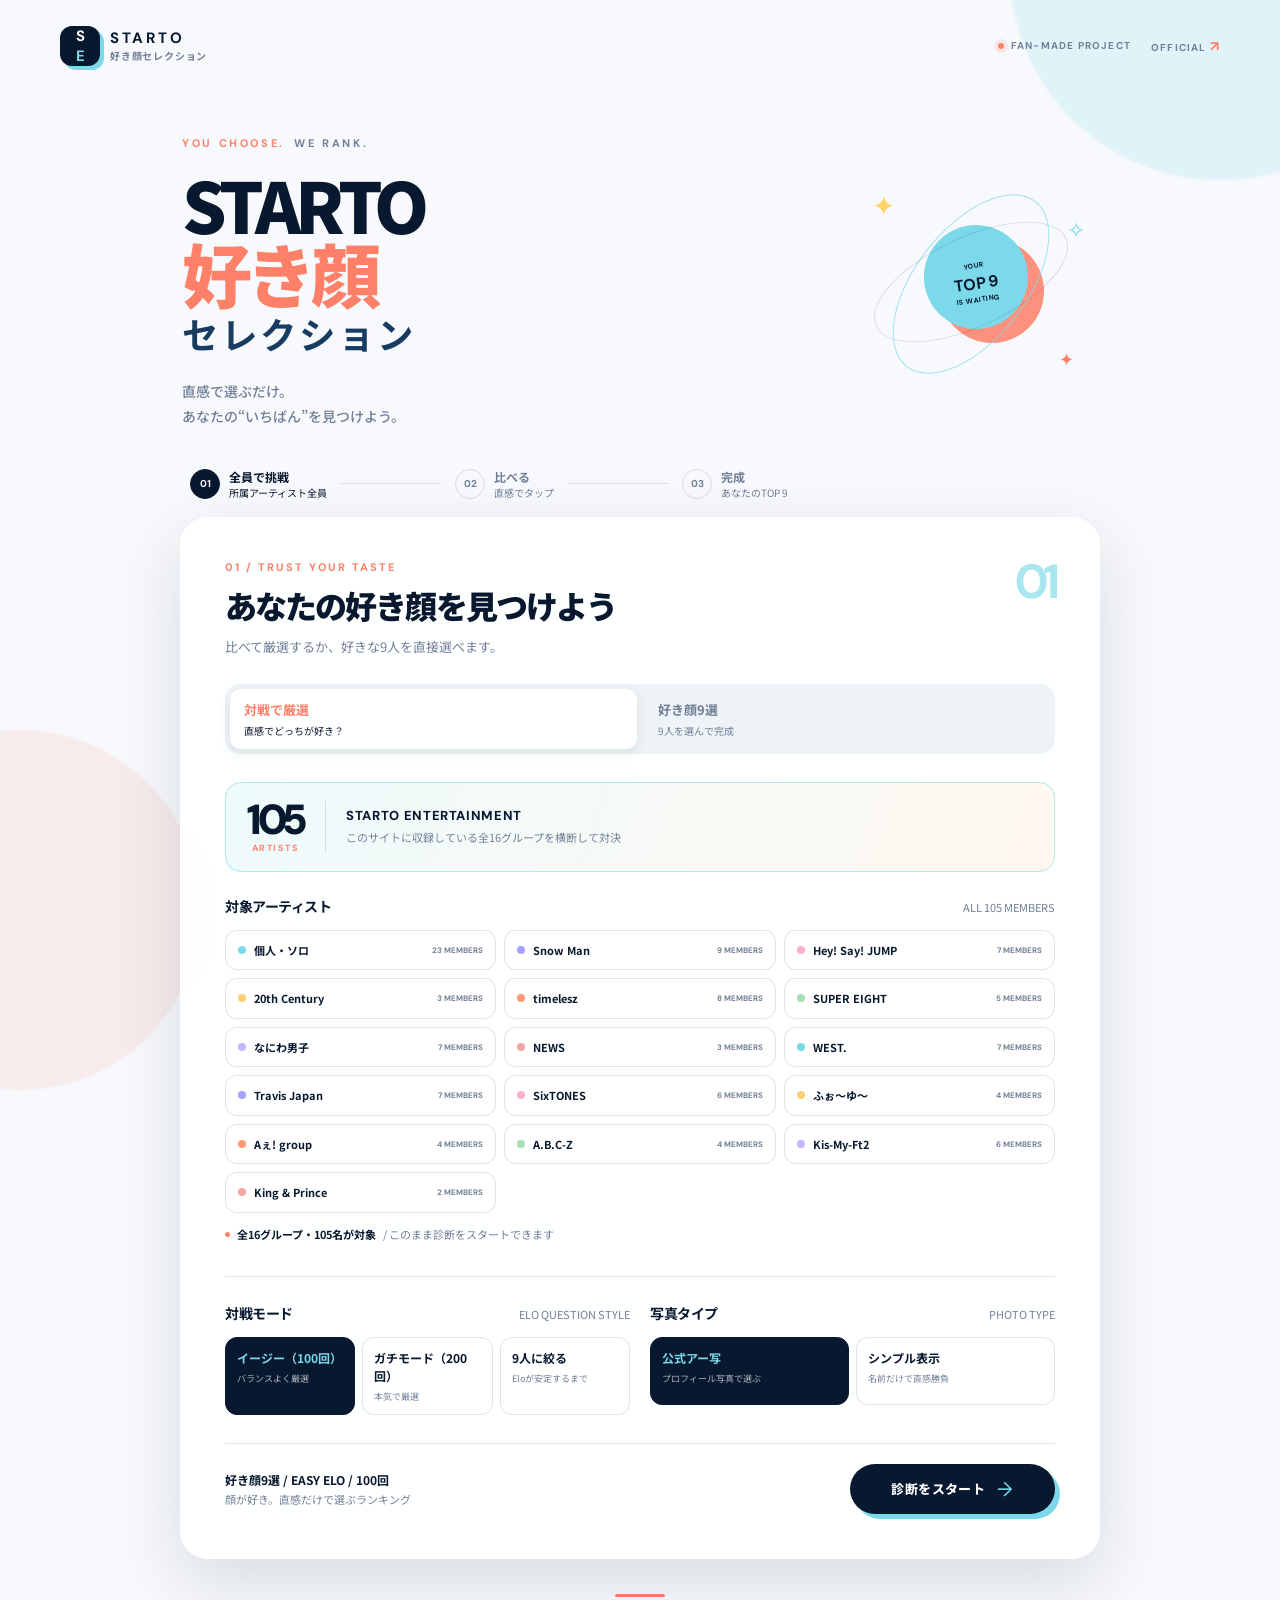
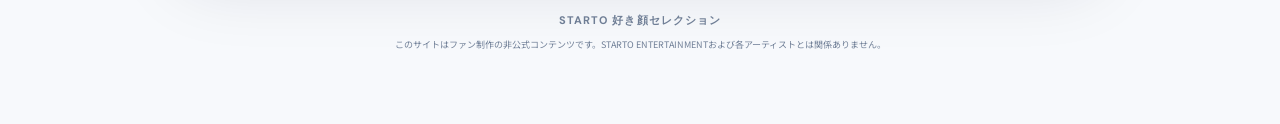
==== commit b064c38c: "Add adaptive top nine Elo mode" ====
--- a/index.html
+++ b/index.html
@@ -9,7 +9,7 @@
   <link rel="preconnect" href="https://fonts.googleapis.com" />
   <link rel="preconnect" href="https://fonts.gstatic.com" crossorigin />
   <link href="https://fonts.googleapis.com/css2?family=DM+Sans:wght@400;500;600;700&family=Noto+Sans+JP:wght@400;500;600;700;800;900&display=swap" rel="stylesheet" />
-  <link rel="stylesheet" href="styles.css?v=8" />
+  <link rel="stylesheet" href="styles.css?v=9" />
 </head>
 <body>
   <div class="site-noise" aria-hidden="true"></div>
@@ -59,6 +59,6 @@
   </main>
 
   <div id="toast" class="toast" role="status" aria-live="polite"></div>
-  <script src="app.js?v=6"></script>
+  <script src="app.js?v=8"></script>
 </body>
 </html>
--- a/styles.css
+++ b/styles.css
@@ -126,12 +126,6 @@
 .option-area { display: grid; grid-template-columns: 1fr 1fr; gap: 20px; margin-top: 30px; padding-top: 26px; border-top: 1px solid var(--line); }
 .segmented { display: grid; grid-template-columns: 1fr 1fr; gap: 7px; }
 .match-mode-options { grid-template-columns: repeat(3, minmax(0, 1fr)); }
-.custom-match-control { display: flex; align-items: center; flex-wrap: wrap; gap: 8px; margin-top: 9px; padding: 9px 11px; border: 1px solid rgba(123,217,233,.45); border-radius: 10px; background: #f5fbfc; }
-.custom-match-control label { color: var(--ink); font-size: 11px; font-weight: 800; }
-.custom-match-field { display: flex; align-items: center; gap: 6px; }
-.custom-match-field input { width: 78px; padding: 7px 8px; border: 1px solid var(--line); border-radius: 8px; color: var(--ink); background: var(--white); font: 700 14px "DM Sans", sans-serif; text-align: center; }
-.custom-match-field span { color: var(--muted); font-size: 11px; font-weight: 700; }
-.custom-match-control > small { margin-left: auto; color: var(--muted); font-size: 9px; }
 .segment-btn { display: flex; flex-direction: column; align-items: flex-start; min-height: 68px; padding: 11px; border: 1px solid var(--line); border-radius: 12px; color: var(--muted); background: var(--white); text-align: left; transition: all .2s ease; }
 .segment-btn b { font-size: 12px; color: var(--ink); }
 .segment-btn small { margin-top: 5px; font-size: 9px; line-height: 1.45; }
@@ -239,7 +233,6 @@
   .rank-row { grid-template-columns: 27px 38px 1fr auto 25px; gap: 8px; }
   .rank-avatar { width: 38px; height: 38px; }
   .start-row { align-items: stretch; flex-direction: column; gap: 16px; }
-  .custom-match-control > small { flex-basis: 100%; margin-left: 0; }
   .primary-btn { width: 100%; }
 }
 @media (max-width: 430px) {
@@ -385,8 +378,6 @@
   .match-mode-options .segment-btn { padding: 9px 7px; }
   .match-mode-options .segment-btn b { font-size: 10px; }
   .match-mode-options .segment-btn small { font-size: 8px; }
-  .custom-match-control { align-items: flex-start; }
-  .custom-match-control > small { margin-top: 2px; }
   .flow-switch-btn { padding: 9px 10px; }
   .flow-switch-btn b { font-size: 12px; }
   .flow-switch-btn small { font-size: 9px; }
